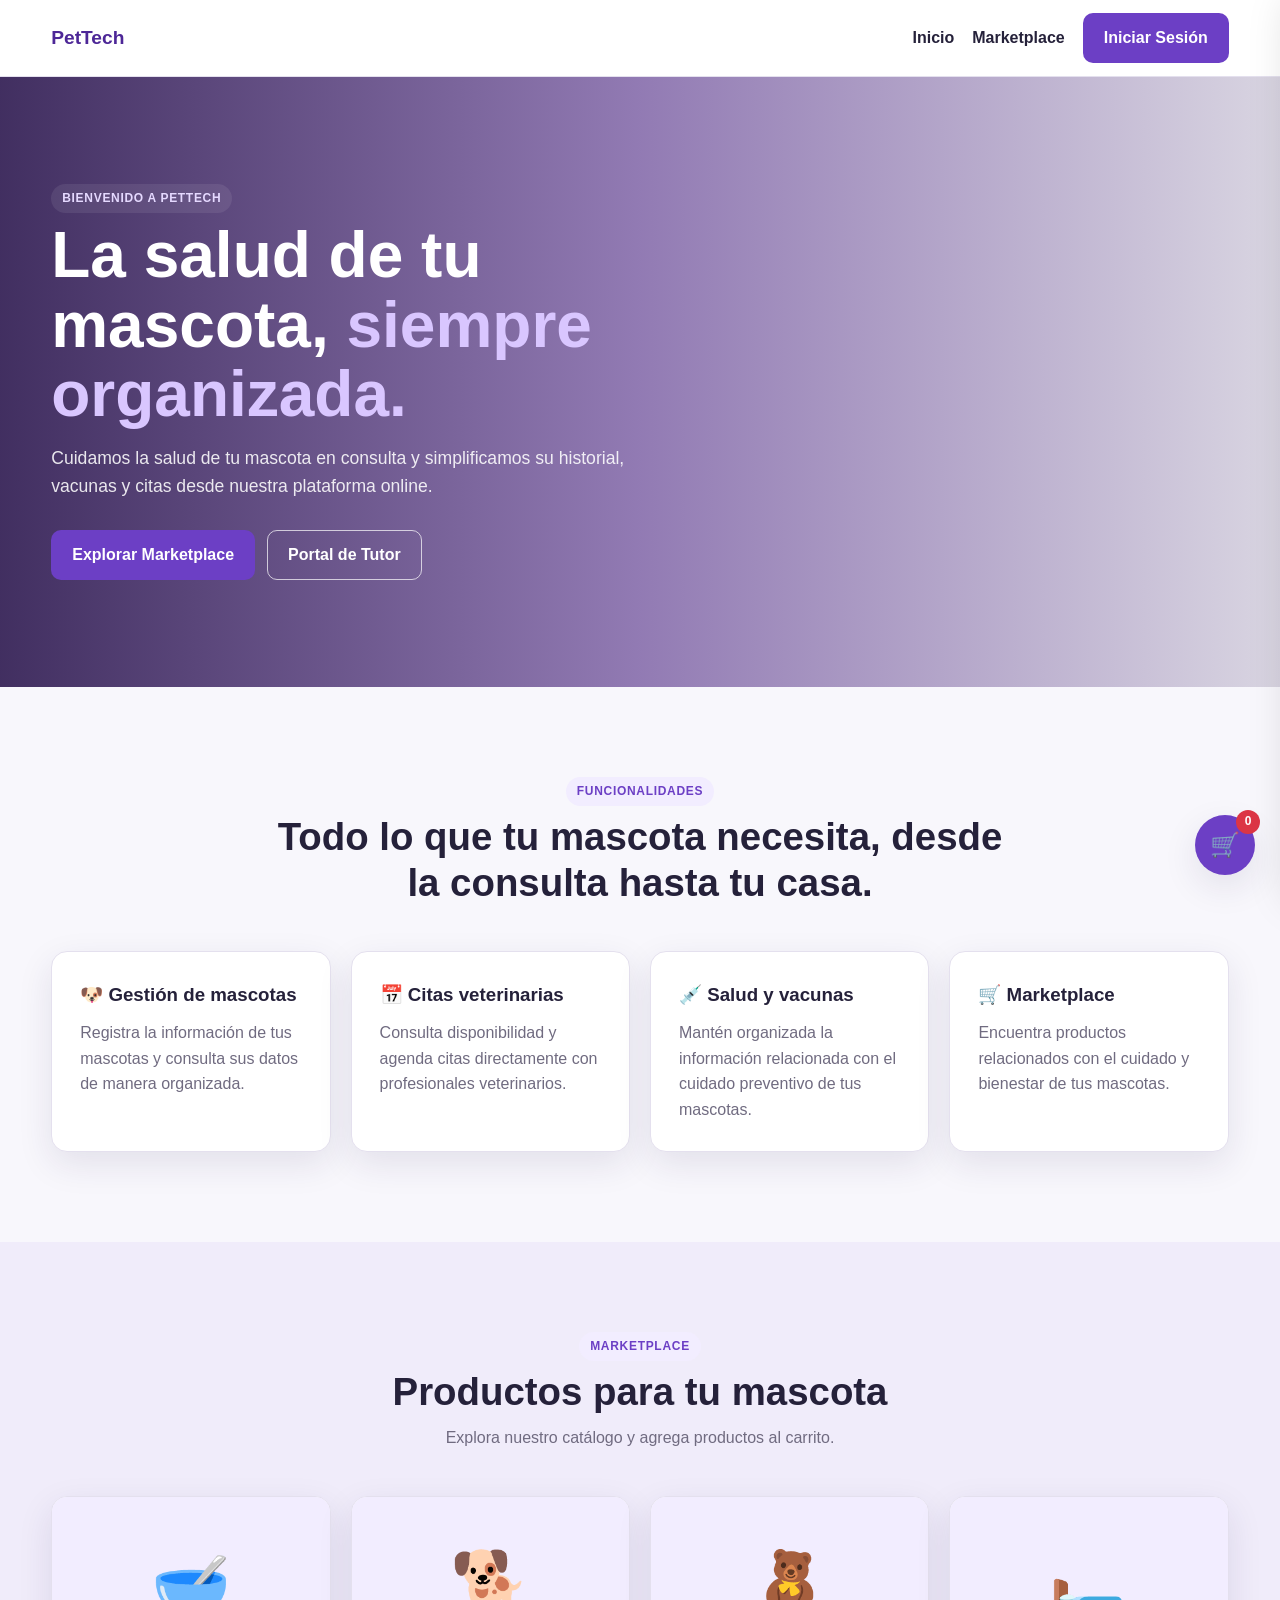
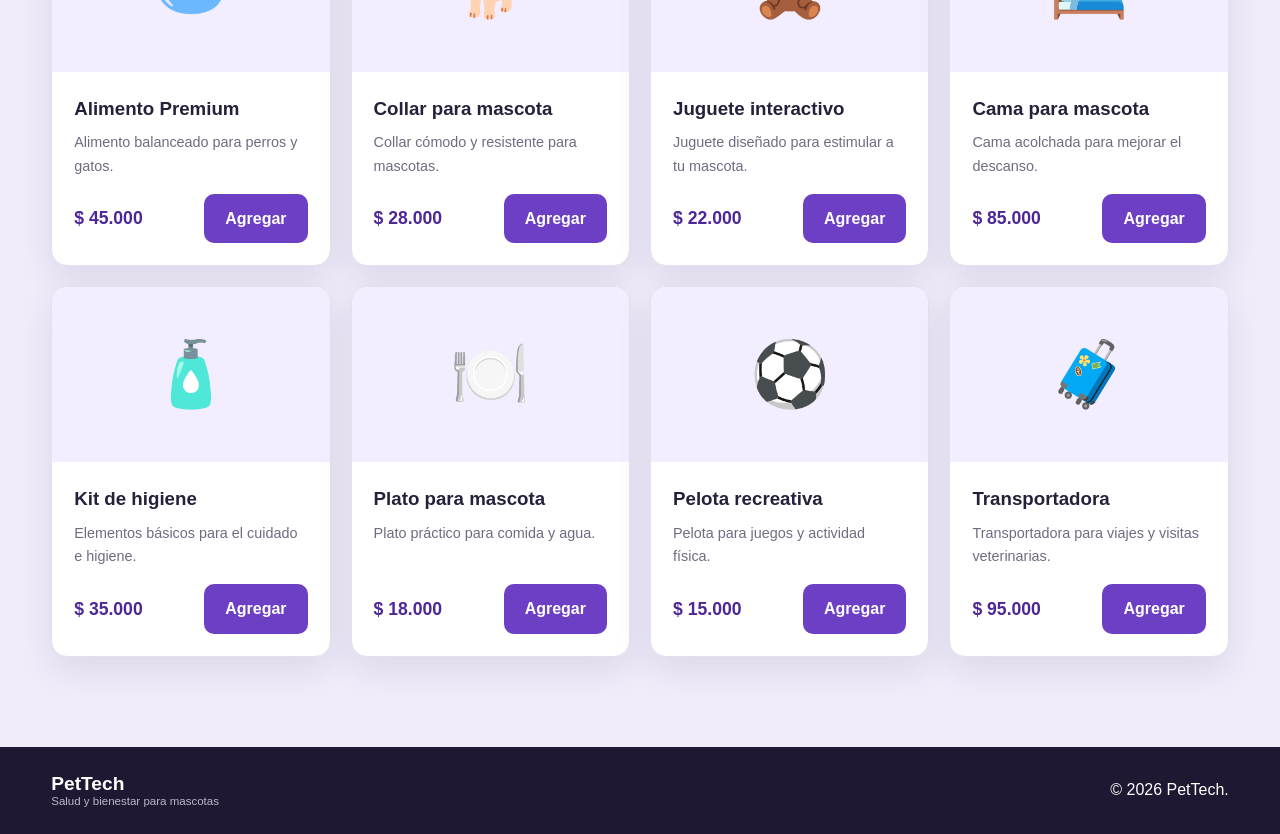
==== tutor.html @ 404644aa "primera version" ====
<!DOCTYPE html>
<html lang="es">

<head>
    <meta charset="UTF-8">
    <meta name="viewport" content="width=device-width, initial-scale=1.0">
    <title>PetTech | Panel del Tutor</title>
    <link rel="icon" href="image/logo.png" type="image/png">
    <link rel="stylesheet" href="css/styles.css">
</head>

<body>

    
    <!-- barra de navegación -->
    <header class="main-header">
        <div class="container nav-container">
            <a href="index.html" class="brand">
                <span>
                    <strong>PetTech</strong>
                    <small>Panel Tutor</small>
                </span>
            </a>

            <nav class="main-nav" aria-label="Navegación principal">
                <a href="index.html">Inicio</a>
                <a href="index.html#marketplace">Marketplace</a>
                <button type="button" id="logout" class="btn btn-outline">
                    Cerrar Sesión
                </button>
            </nav>
        </div>
    </header>

    <main class="dashboard-main">
        <div class="container">

            
            <!-- encabezado del tutor -->
            <section class="dashboard-header">
                <div class="header-content-wrapper">
                    <div>
                        <h1 id="hello">Panel del Tutor</h1>
                        <p>Gestiona tus mascotas y consulta la información compartida con el veterinario.</p>
                    </div>
                    <button class="btn btn-primary" id="addPetBtn" type="button">
                        <svg xmlns="http://www.w3.org/2000/svg" width="18" height="18" viewBox="0 0 24 24" fill="none"
                            stroke="currentColor" stroke-width="2.5" stroke-linecap="round" stroke-linejoin="round">
                            <line x1="12" y1="5" x2="12" y2="19"></line>
                            <line x1="5" y1="12" x2="19" y2="12"></line>
                        </svg>
                        Registrar mascota
                    </button>
                </div>

                
                <!-- estadísticas -->
                <div class="stats-grid" id="stats"></div>
            </section>

            
            <section class="dashboard-section">
                <div class="section-heading left">
                    <h2>Mascotas registradas</h2>
                </div>

                <div id="pets" class="pet-grid"></div>
            </section>

            
            <section class="dashboard-section">
                <div class="section-heading left">
                    <h2>Agendamiento directo</h2>
                    <p>Selecciona tu mascota, veterinario, fecha y horario disponible.</p>
                </div>

                <div class="dashboard-card">
                    <form id="appointmentForm">
                        <div class="form-grid">
                            
                            <div class="form-group">
                                <label for="appointmentPet">Mascota</label>
                                <select id="appointmentPet" required>
                                    <option value="">Selecciona una mascota</option>
                                </select>
                            </div>

                            
                            <div class="form-group">
                                <label for="appointmentVet">Veterinario / Especialidad</label>
                                <select id="appointmentVet" required>
                                    <option value="">Selecciona un veterinario</option>
                                </select>
                            </div>

                            
                            <div class="form-group">
                                <label for="appointmentDate">Fecha</label>
                                <input type="date" id="appointmentDate" required>
                            </div>
                        </div>

                        
                        <!-- horarios disponibles -->
                        <div class="schedule-container">
                            <div class="schedule-header">
                                <div>
                                    <h3>Horarios disponibles</h3>
                                    <p>Selecciona uno de los bloques disponibles.</p>
                                </div>
                            </div>

                            <div id="appointmentSlots" class="time-grid">
                                <div class="empty-state">Selecciona un veterinario y una fecha.</div>
                            </div>
                        </div>

                        <input type="hidden" id="selectedAppointmentTime">

                        <div id="appointmentMessage" class="form-message"></div>

                        <button type="submit" class="btn btn-primary">
                            Confirmar Cita
                        </button>
                    </form>
                </div>
            </section>

            
            <section class="dashboard-section">
                <div class="section-heading left">
                    <h2>Próximos cuidados</h2>
                    <p>PetTech te avisa cuando una vacuna o cita está próxima o pendiente.</p>
                </div>
                <div id="healthReminders" class="reminder-grid"></div>
            </section>

            
            <section class="dashboard-section">
                <div class="section-heading left">
                    <h2>Historial de vacunas</h2>
                    <p>Consulta las vacunas registradas por el veterinario para cada mascota.</p>
                </div>
                <div id="tutorVaccines" class="vaccine-list"></div>
            </section>

            
            <section class="dashboard-section">
                <div class="section-heading left">
                    <h2>Citas confirmadas</h2>
                </div>

                <div id="tutorAppointments" class="appointment-list"></div>
            </section>

        </div>
    </main>

    
    <!-- modal de mascota -->
    <div id="modal" class="modal hidden" role="dialog" aria-modal="true">
        <div class="modal-card">
            <button type="button" id="closeModal" class="modal-close" aria-label="Cerrar">×</button>
            <h2>Registrar mascota</h2>
            <p class="muted">Agrega una nueva mascota a tu perfil.</p>

            <form id="petForm" class="form-grid">
                <div class="form-group">
                    <label for="petName">Nombre</label>
                    <input type="text" id="petName" required placeholder="Ej. Max">
                </div>

                <div class="form-group">
                    <label for="petSpecies">Especie</label>
                    <select id="petSpecies" required>
                        <option value="">Selecciona</option>
                        <option value="Perro">Perro</option>
                        <option value="Gato">Gato</option>
                    </select>
                </div>

                <div class="form-group">
                    <label for="petBreed">Raza</label>
                    <input type="text" id="petBreed" placeholder="Ej. Labrador">
                </div>

                <div class="form-group">
                    <label for="petBirth">Fecha de nacimiento</label>
                    <input type="date" id="petBirth">
                </div>

                <div class="form-group">
                    <label for="petWeight">Peso (kg)</label>
                    <input type="number" step="0.1" id="petWeight" placeholder="Ej. 10.5">
                </div>

                <div class="form-group form-group-full form-actions">
                    <button type="submit" class="btn btn-primary btn-full">Registrar Mascota</button>
                    <button type="button" id="cancelModal" class="btn btn-outline btn-full">Cancelar</button>
                </div>
            </form>
        </div>
    </div>

    <!-- pie de página -->
    <footer class="main-footer">
        <div class="container footer-content">
            <p>© 2026 PetTech</p>
        </div>
    </footer>
    
    <script src="js/pettech-core.js"></script>
    <script src="js/citas.js"></script>
</body>

</html>
---- css/styles.css ----
:root {
    --primary: #6c3fc5;
    --primary-dark: #4d2797;
    --primary-light: #8d68df;
    --secondary: #f2edff;
    --background: #f8f7fc;
    --surface: #ffffff;
    --text: #25213a;
    --text-light: #706b80;
    --border: #e4e0ee;
    --success: #198754;
    --success-light: #e8f7ef;
    --danger: #dc3545;
    --danger-light: #fdecef;
    --warning: #d89000;
    --warning-light: #fff4d8;
    --shadow: 0 12px 35px rgba(42, 25, 75, 0.10);
    --radius: 16px;
    --transition: 0.25s ease;

    --purple: var(--primary);
    --purple2: var(--primary-light);
    --ink: var(--text);
    --muted: var(--text-light);
    --bg: var(--background);
    --card: var(--surface);
    --line: var(--border);
    --green: var(--success);
    --red: var(--danger);
    --orange: var(--warning);
}

* {
    margin: 0;
    padding: 0;
    box-sizing: border-box;
}

html {
    scroll-behavior: smooth;
}

body {
    min-height: 100vh;
    font-family: Arial, Helvetica, sans-serif;
    background: var(--background);
    color: var(--text);
    line-height: 1.6;
}

body.modal-open {
    overflow: hidden;
}

button,
input,
select {
    font: inherit;
}

button {
    cursor: pointer;
}

button:disabled {
    cursor: not-allowed;
}

a {
    color: inherit;
    text-decoration: none;
}

img {
    max-width: 100%;
    display: block;
}

.container {
    width: min(1180px, 92%);
    margin: 0 auto;
}

.hidden {
    display: none !important;
}

.muted {
    color: var(--muted);
}

.btn {
    border: 1px solid transparent;
    border-radius: 10px;
    padding: 11px 20px;
    font-weight: 700;
    transition: transform var(--transition), background var(--transition), color var(--transition), border-color var(--transition), box-shadow var(--transition);
    display: inline-flex;
    align-items: center;
    justify-content: center;
    gap: 8px;
}

.btn:hover:not(:disabled) {
    transform: translateY(-2px);
}

.btn-primary {
    background: var(--primary);
    color: #fff;
}

.btn-primary:hover:not(:disabled) {
    background: var(--primary-dark);
}

.btn-outline {
    background: transparent;
    color: var(--primary);
    border-color: var(--primary);
}

.btn-outline:hover:not(:disabled) {
    background: var(--primary);
    color: #fff;
}

.btn-outline-light {
    background: transparent;
    color: #fff;
    border-color: rgba(255, 255, 255, 0.7);
}

.btn-outline-light:hover:not(:disabled) {
    background: #fff;
    color: var(--primary);
}

.btn-logout {
    background: transparent;
    color: var(--danger);
    border-color: var(--danger);
}

.btn-logout:hover:not(:disabled) {
    background: var(--danger);
    color: #fff;
    box-shadow: 0 4px 12px rgba(220, 53, 69, 0.2);
}

.btn-full {
    width: 100%;
}

.section-tag {
    display: inline-block;
    color: var(--primary);
    background: var(--secondary);
    border-radius: 999px;
    padding: 5px 11px;
    font-size: 0.75rem;
    font-weight: 800;
    text-transform: uppercase;
    letter-spacing: 0.7px;
    margin-bottom: 8px;
}

.main-header {
    position: sticky;
    top: 0;
    z-index: 100;
    background: rgba(255, 255, 255, 0.97);
    border-bottom: 1px solid var(--border);
    backdrop-filter: blur(10px);
}

.nav-container {
    min-height: 76px;
    display: flex;
    align-items: center;
    justify-content: space-between;
    gap: 24px;
}

.brand {
    display: inline-flex;
    align-items: center;
    gap: 10px;
    min-width: max-content;
}

.brand-icon {
    width: 44px;
    height: 44px;
    display: grid;
    place-items: center;
    background: var(--secondary);
    border-radius: 12px;
    font-size: 1.4rem;
}

.brand strong {
    display: block;
    color: var(--primary-dark);
    font-size: 1.2rem;
    line-height: 1.2;
}

.brand small {
    display: block;
    color: var(--muted);
    font-size: 0.72rem;
    line-height: 1.2;
}

.main-nav {
    display: flex;
    align-items: center;
    justify-content: flex-end;
    gap: 18px;
}

.main-nav a {
    font-weight: 600;
}

.main-nav a:hover {
    color: var(--primary);
}

.hero-banner {
    position: relative;
    min-height: 610px;
    display: flex;
    align-items: center;
    background: url("https://images.unsplash.com/photo-1450778869180-41d0601e046e?auto=format&fit=crop&w=1800&q=85") center / cover no-repeat;
}

.hero-overlay {
    position: absolute;
    inset: 0;
    background: linear-gradient(90deg, rgba(40, 19, 75, 0.88), rgba(83, 46, 135, 0.62), rgba(40, 19, 75, 0.15));
}

.hero-content {
    position: relative;
    z-index: 1;
}

.hero-text {
    max-width: 650px;
    color: #fff;
}

.hero-text .section-tag {
    color: #e5d9ff;
    background: rgba(255, 255, 255, 0.08);
}

.hero-text h1 {
    font-size: clamp(2.4rem, 5vw, 4.6rem);
    line-height: 1.08;
    margin-bottom: 15px;
}

.hero-text h1 span {
    color: #d9c6ff;
}

.hero-text p {
    max-width: 600px;
    margin-bottom: 30px;
    font-size: 1.1rem;
    color: rgba(255, 255, 255, 0.88);
}

.hero-actions {
    display: flex;
    flex-wrap: wrap;
    gap: 12px;
}

.info-section,
.marketplace-section {
    padding: 90px 0;
}

.marketplace-section {
    background: #f0ecfa;
}

.section-heading {
    max-width: 760px;
    margin: 0 auto 45px;
    text-align: center;
}

.section-heading.left {
    margin-left: 0;
    text-align: left;
}

.section-heading h2 {
    margin-bottom: 10px;
    font-size: clamp(1.8rem, 3vw, 2.7rem);
    line-height: 1.2;
}

.section-heading p {
    color: var(--muted);
}

.feature-grid,
.product-grid,
.pet-grid,
.availability-list {
    display: grid;
    gap: 20px;
}

.feature-grid,
.product-grid {
    grid-template-columns: repeat(4, minmax(0, 1fr));
}

.feature-card,
.product-card,
.dashboard-card,
.pet-card,
.availability-card,
.appointment-card {
    background: var(--surface);
    border: 1px solid var(--border);
    border-radius: var(--radius);
    box-shadow: var(--shadow);
}

.feature-card {
    padding: 28px;
    transition: transform var(--transition), box-shadow var(--transition);
}

.feature-card:hover,
.pet-card:hover,
.availability-card:hover {
    transform: translateY(-3px);
}

.feature-card h3 {
    margin-bottom: 10px;
}

.feature-card p,
.product-description,
.pet-card p {
    color: var(--muted);
}

.product-card {
    overflow: hidden;
    display: flex;
    flex-direction: column;
}

.product-image {
    min-height: 175px;
    display: grid;
    place-items: center;
    background: var(--secondary);
    font-size: 4rem;
}

.product-content {
    flex: 1;
    padding: 22px;
    display: flex;
    flex-direction: column;
}

.product-content h3 {
    margin-bottom: 8px;
}

.product-description {
    margin-bottom: 16px;
    font-size: 0.9rem;
}

.product-bottom {
    margin-top: auto;
    display: flex;
    align-items: center;
    justify-content: space-between;
    gap: 10px;
}

.product-price {
    color: var(--primary-dark);
    font-size: 1.1rem;
    font-weight: 800;
}

.message-box {
    padding: 14px 18px;
    margin-bottom: 25px;
    border-radius: 10px;
    background: var(--success-light);
    color: var(--success);
    font-weight: 600;
}

.floating-cart {
    position: fixed;
    right: 25px;
    bottom: 25px;
    z-index: 90;
    width: 60px;
    height: 60px;
    border: none;
    border-radius: 50%;
    background: var(--primary);
    color: #fff;
    box-shadow: var(--shadow);
    font-size: 1.5rem;
}

#cartCount {
    position: absolute;
    top: -5px;
    right: -5px;
    width: 24px;
    height: 24px;
    display: grid;
    place-items: center;
    border-radius: 50%;
    background: var(--danger);
    font-size: 0.75rem;
    font-weight: 700;
}

.cart-panel {
    position: fixed;
    top: 0;
    right: -440px;
    z-index: 200;
    width: min(420px, 94vw);
    height: 100vh;
    display: flex;
    flex-direction: column;
    background: #fff;
    box-shadow: -10px 0 40px rgba(0, 0, 0, 0.15);
    transition: right 0.3s ease;
}

.cart-panel.open {
    right: 0;
}

.cart-header {
    padding: 25px;
    display: flex;
    justify-content: space-between;
    gap: 20px;
    border-bottom: 1px solid var(--border);
}

.cart-header h2 {
    margin: 0;
}

.icon-btn,
.modal-close {
    border: none;
    background: transparent;
    color: var(--muted);
    font-size: 1.8rem;
}

.cart-items {
    flex: 1;
    overflow-y: auto;
    padding: 20px;
}

.cart-item {
    padding: 15px 0;
    border-bottom: 1px solid var(--border);
}

.cart-item-main {
    display: flex;
    justify-content: space-between;
    gap: 15px;
}

.cart-item h4 {
    margin-bottom: 4px;
}

.cart-item-price {
    color: var(--primary);
    font-weight: 700;
}

.quantity-controls {
    display: flex;
    align-items: center;
    gap: 8px;
    margin-top: 10px;
}

.quantity-controls button {
    width: 30px;
    height: 30px;
    border: 1px solid var(--border);
    border-radius: 7px;
    background: #fff;
}

.remove-cart-item {
    border: none;
    background: transparent;
    color: var(--danger);
    font-size: 0.8rem;
}

.cart-footer {
    padding: 20px;
    border-top: 1px solid var(--border);
}

.cart-total-row {
    display: flex;
    justify-content: space-between;
    margin-bottom: 15px;
    font-size: 1.1rem;
}

.empty-cart {
    padding: 50px 15px;
    text-align: center;
    color: var(--muted);
}

.empty-cart-icon {
    margin-bottom: 8px;
    font-size: 3rem;
}

.modal {
    position: fixed;
    inset: 0;
    z-index: 500;
    display: grid;
    place-items: center;
    padding: 20px;
    background: rgba(27, 18, 45, 0.72);
    opacity: 1;
    visibility: visible;
    transition: opacity 0.3s ease, visibility 0.3s ease;
}

.modal.hidden {
    opacity: 0;
    visibility: hidden;
    pointer-events: none;
}

.modal-card {
    position: relative;
    width: min(450px, 100%);
    max-height: min(90vh, 720px);
    overflow-y: auto;
    padding: 35px;
    background: #fff;
    border-radius: 20px;
    box-shadow: 0 25px 70px rgba(0, 0, 0, 0.25);
}

.modal-close {
    position: absolute;
    top: 12px;
    right: 18px;
}

.modal-close:hover,
.icon-btn:hover {
    color: var(--text);
}

.modal-card h2 {
    margin-bottom: 8px;
}

.modal-card > p {
    margin-bottom: 20px;
}

.role-switch {
    display: flex;
    gap: 10px;
    margin-bottom: 20px;
    padding: 5px;
    background: #f4f4f6;
    border-radius: 12px;
}

.role-btn {
    flex: 1;
    padding: 10px 14px;
    border: none;
    border-radius: 8px;
    background: transparent;
    color: var(--muted);
    font-weight: 600;
    transition: background var(--transition), color var(--transition), box-shadow var(--transition);
}

.role-btn.active {
    background: #fff;
    color: var(--primary);
    box-shadow: 0 2px 8px rgba(0, 0, 0, 0.08);
}

#loginForm {
    display: flex;
    flex-direction: column;
    gap: 16px;
}

.form-grid {
    display: grid;
    grid-template-columns: repeat(2, minmax(0, 1fr));
    gap: 20px;
}

.form-group {
    display: flex;
    flex-direction: column;
    gap: 7px;
}

.form-group label {
    font-size: 0.9rem;
    font-weight: 700;
}

.form-group-full {
    grid-column: 1 / -1;
}

.form-actions {
    display: flex;
    gap: 10px;
    margin-top: 5px;
}

input,
select {
    width: 100%;
    padding: 12px 14px;
    border: 1px solid var(--border);
    border-radius: 9px;
    outline: none;
    background: #fff;
    color: var(--text);
    transition: border-color var(--transition), box-shadow var(--transition);
}

input:focus,
select:focus {
    border-color: var(--primary);
    box-shadow: 0 0 0 3px rgba(108, 63, 197, 0.12);
}

input:invalid:not(:placeholder-shown) {
    border-color: var(--danger);
}

.form-message {
    min-height: 18px;
    margin-top: 5px;
    font-size: 0.9rem;
}

.form-message.success {
    padding: 10px 14px;
    border-radius: 8px;
    background: var(--success-light);
    color: var(--success);
}

.form-message.error {
    padding: 10px 14px;
    border-radius: 8px;
    background: var(--danger-light);
    color: var(--danger);
}

.dashboard-main {
    min-height: calc(100vh - 150px);
    padding: 55px 0 80px;
}

.dashboard-header {
    margin-bottom: 45px;
    padding: 40px;
    color: var(--text);
    background: linear-gradient(135deg, #f1edff 0%, #e8e1fb 100%);
    border: 1px solid #ded4f5;
    border-radius: 22px;
    box-shadow: 0 12px 35px rgba(76, 48, 126, 0.08);
}

.dashboard-header h1 {
    margin-bottom: 8px;
    font-size: clamp(1.8rem, 3vw, 2.4rem);
    color: var(--text);
}

.dashboard-header p {
    color: var(--muted);
}


.dashboard-header .stat-label {
    color: var(--muted);
}

.header-content-wrapper {
    display: flex;
    align-items: center;
    justify-content: space-between;
    gap: 20px;
}

.dashboard-section {
    margin-bottom: 55px;
}

.dashboard-card {
    padding: 30px;
}

.stats-grid {
    display: grid;
    grid-template-columns: repeat(3, minmax(0, 1fr));
    gap: 20px;
    margin-top: 30px;
    padding-top: 25px;
    border-top: 1px solid rgba(108, 63, 197, 0.12);
}

.stat-card {
    padding: 20px;
    background: rgba(255, 255, 255, 0.68);
    border: 1px solid rgba(108, 63, 197, 0.12);
    border-radius: 14px;
}

.stat-value {
    color: var(--primary-dark);
    font-size: 2rem;
    font-weight: 800;
}

.stat-label {
    color: var(--muted);
    font-size: 0.85rem;
    font-weight: 600;
}

.dashboard-header .stat-label {
    color: var(--muted);
}

.pet-grid {
    grid-template-columns: repeat(3, minmax(0, 1fr));
}

.pet-card {
    padding: 25px;
    transition: transform var(--transition), box-shadow var(--transition);
}

.pet-card-header {
    display: flex;
    align-items: center;
    gap: 15px;
}

.pet-card .pet-meta {
    color: var(--muted);
    font-size: 0.9rem;
}

.pet-details {
    margin-top: 18px;
    padding-top: 16px;
    border-top: 1px solid var(--line);
}

.pet-details h4 {
    margin: 14px 0 7px;
}

.detail-row {
    display: flex;
    align-items: center;
    justify-content: space-between;
    gap: 10px;
    padding: 8px 0;
    border-bottom: 1px solid var(--line);
    font-size: 0.82rem;
}

.pet-avatar {
    width: 60px;
    height: 60px;
    display: grid;
    place-items: center;
    flex: 0 0 auto;
    background: var(--secondary);
    border-radius: 15px;
    font-size: 1.8rem;
}

.pet-card h3 {
    margin-bottom: 5px;
}

.schedule-container {
    margin: 30px 0;
    padding-top: 25px;
    border-top: 1px solid var(--border);
}

.schedule-header {
    display: flex;
    justify-content: space-between;
    gap: 20px;
    margin-bottom: 20px;
}

.schedule-header h3 {
    margin-bottom: 4px;
}

.schedule-header p {
    color: var(--muted);
}

.time-grid {
    display: grid;
    grid-template-columns: repeat(auto-fill, minmax(110px, 1fr));
    gap: 12px;
}

.time-slot {
    padding: 12px 8px;
    border: 1px solid var(--border);
    border-radius: 10px;
    background: #fff;
    color: var(--text);
    font-weight: 700;
    text-align: center;
    transition: background var(--transition), color var(--transition), border-color var(--transition), transform var(--transition);
}

.time-slot:hover:not(:disabled) {
    border-color: var(--primary);
    background: var(--secondary);
    color: var(--primary);
}

.time-slot.selected {
    background: var(--primary);
    border-color: var(--primary);
    color: #fff;
}

.time-slot:disabled,
.time-slot.occupied {
    background: var(--danger-light);
    border-color: #f1b8c0;
    color: var(--danger);
    text-decoration: line-through;
}

.empty-state {
    grid-column: 1 / -1;
    padding: 30px;
    border: 1px dashed var(--border);
    border-radius: 12px;
    background: #faf9fe;
    color: var(--muted);
    text-align: center;
}

.appointment-list {
    display: flex;
    flex-direction: column;
    gap: 15px;
}

.appointment-card {
    padding: 20px;
    border-left: 5px solid var(--primary);
}

.appointment-top {
    display: flex;
    align-items: center;
    justify-content: space-between;
    gap: 15px;
    margin-bottom: 12px;
}

.appointment-card h3 {
    margin-bottom: 5px;
}

.appointment-card p {
    color: var(--muted);
}

.appointment-info {
    display: grid;
    grid-template-columns: repeat(3, minmax(0, 1fr));
    gap: 10px;
    color: var(--muted);
    font-size: 0.9rem;
}

.appointment-scheduled-info {
    grid-template-columns: repeat(2, minmax(0, 1fr));
}

.appointment-scheduled-info span {
    display: flex;
    flex-direction: column;
    gap: 2px;
    padding: 10px 12px;
    border: 1px solid var(--line);
    border-radius: 10px;
    background: var(--background);
}

.appointment-scheduled-info strong {
    color: var(--text);
    font-size: 0.78rem;
}

.status-badge,
.pill {
    display: inline-block;
    padding: 5px 10px;
    border-radius: 999px;
    font-size: 0.75rem;
    font-weight: 700;
}

.status-badge,
.pill.green {
    background: var(--success-light);
    color: var(--success);
}

.pill.orange {
    background: var(--warning-light);
    color: var(--warning);
}

.availability-list {
    grid-template-columns: repeat(2, minmax(0, 1fr));
}

.availability-card {
    padding: 22px;
    transition: transform var(--transition), box-shadow var(--transition);
}

.availability-card h3 {
    margin-bottom: 5px;
}

.availability-meta {
    margin-bottom: 15px;
    color: var(--muted);
    font-size: 0.875rem;
}

.availability-slots {
    display: flex;
    flex-wrap: wrap;
    gap: 7px;
}

.availability-slot {
    padding: 5px 9px;
    border-radius: 7px;
    background: var(--secondary);
    color: var(--primary-dark);
    font-size: 0.8rem;
    font-weight: 700;
}

.main-footer {
    padding: 25px 0;
    background: #201832;
    color: #fff;
}

.footer-content {
    display: flex;
    align-items: center;
    justify-content: space-between;
    gap: 20px;
}

.footer-brand strong {
    color: #fff;
}

.footer-brand small {
    color: #bdb5ca;
}

@media (max-width: 1000px) {
    .feature-grid,
    .product-grid,
    .pet-grid {
        grid-template-columns: repeat(2, minmax(0, 1fr));
    }

    .availability-list {
        grid-template-columns: 1fr;
    }
}

@media (max-width: 750px) {
    .nav-container {
        flex-direction: column;
        padding: 14px 0;
    }

    .main-nav {
        width: 100%;
        justify-content: center;
        flex-wrap: wrap;
        gap: 10px 14px;
    }

    .hero-banner {
        min-height: 540px;
    }

    .hero-text h1 {
        font-size: 2.7rem;
    }

    .form-grid,
    .stats-grid,
    .appointment-info {
        grid-template-columns: 1fr;
    }

    .appointment-scheduled-info {
        grid-template-columns: 1fr;
    }

    .form-group-full {
        grid-column: auto;
    }

    .header-content-wrapper {
        align-items: flex-start;
        flex-direction: column;
    }

    .footer-content {
        flex-direction: column;
        text-align: center;
    }

    .dashboard-header {
        padding: 32px 24px;
    }
}

@media (max-width: 550px) {
    .feature-grid,
    .product-grid,
    .pet-grid {
        grid-template-columns: 1fr;
    }

    .info-section,
    .marketplace-section {
        padding: 65px 0;
    }

    .dashboard-main {
        padding: 35px 0 60px;
    }

    .dashboard-card,
    .pet-card,
    .availability-card {
        padding: 20px;
    }

    .time-grid {
        grid-template-columns: repeat(2, minmax(0, 1fr));
    }

    .hero-actions,
    .form-actions {
        flex-direction: column;
        align-items: stretch;
    }

    .product-bottom {
        align-items: stretch;
        flex-direction: column;
    }

    .product-bottom .btn {
        width: 100%;
    }

    .modal-card {
        padding: 30px 20px;
    }

    .floating-cart {
        right: 15px;
        bottom: 15px;
    }
}

textarea {
    width: 100%;
    min-height: 100px;
    resize: vertical;
    padding: 12px 14px;
    border: 1px solid var(--border);
    border-radius: 9px;
    outline: none;
    background: #fff;
    color: var(--text);
    transition: border-color var(--transition), box-shadow var(--transition);
}

textarea:focus {
    border-color: var(--primary);
    box-shadow: 0 0 0 3px rgba(108, 63, 197, 0.12);
}

.vaccine-actions {
    display: flex;
    flex-wrap: wrap;
    gap: 10px;
    margin-top: 14px;
}

.btn-small {
    padding: 8px 13px;
    font-size: 0.82rem;
}

.btn-danger-outline {
    background: transparent;
    color: var(--danger);
    border-color: var(--danger);
}

.btn-danger-outline:hover:not(:disabled) {
    background: var(--danger);
    color: #fff;
}

.vaccine-list {
    display: grid;
    grid-template-columns: repeat(2, minmax(0, 1fr));
    gap: 18px;
}

.vaccine-card {
    padding: 22px;
    border: 1px solid var(--border);
    border-radius: var(--radius);
    background: var(--surface);
    box-shadow: var(--shadow);
}

.vaccine-card-top {
    display: flex;
    align-items: flex-start;
    justify-content: space-between;
    gap: 16px;
}

.vaccine-card-top > div:first-child {
    display: flex;
    align-items: center;
    gap: 12px;
}

.vaccine-icon {
    width: 44px;
    height: 44px;
    display: grid;
    place-items: center;
    flex: 0 0 auto;
    border-radius: 12px;
    background: var(--secondary);
    font-size: 1.35rem;
}

.vaccine-title-group h3 {
    margin-bottom: 2px;
}

.vaccine-title-group p,
.vaccine-notes {
    color: var(--muted);
    font-size: 0.88rem;
}

.vaccine-info-grid {
    display: grid;
    grid-template-columns: repeat(2, minmax(0, 1fr));
    gap: 10px;
    margin-top: 18px;
    padding-top: 15px;
    border-top: 1px solid var(--line);
    color: var(--muted);
    font-size: 0.86rem;
}

.vaccine-info-grid strong {
    color: var(--text);
}

.vaccine-notes {
    margin-top: 12px;
}

.status-badge.success {
    background: var(--success-light);
    color: var(--success);
}

.status-badge.warning {
    background: var(--warning-light);
    color: var(--warning);
}

.status-badge.danger {
    background: var(--danger-light);
    color: var(--danger);
}

.status-badge.info {
    background: var(--secondary);
    color: var(--primary-dark);
}

.status-badge.neutral {
    background: #efedf3;
    color: var(--muted);
}

.pill.red {
    background: var(--danger-light);
    color: var(--danger);
}

.reminder-grid {
    display: grid;
    grid-template-columns: repeat(2, minmax(0, 1fr));
    gap: 18px;
}

.reminder-card {
    display: flex;
    align-items: flex-start;
    gap: 15px;
    padding: 20px;
    border: 1px solid var(--border);
    border-radius: var(--radius);
    background: var(--surface);
    box-shadow: var(--shadow);
}

.reminder-warning {
    border-left: 5px solid var(--warning);
}

.reminder-danger {
    border-left: 5px solid var(--danger);
}

.reminder-info {
    border-left: 5px solid var(--primary);
}

.reminder-icon {
    width: 46px;
    height: 46px;
    display: grid;
    place-items: center;
    flex: 0 0 auto;
    border-radius: 12px;
    background: var(--secondary);
    font-size: 1.35rem;
}

.reminder-content {
    min-width: 0;
}

.reminder-type {
    color: var(--primary);
    font-size: 0.72rem;
    font-weight: 800;
    letter-spacing: 0.6px;
    text-transform: uppercase;
}

.reminder-content h3 {
    margin: 3px 0 4px;
}

.reminder-content p {
    margin-bottom: 10px;
    color: var(--muted);
    font-size: 0.88rem;
}

@media (max-width: 750px) {
    .vaccine-list,
    .reminder-grid,
    .vaccine-info-grid {
        grid-template-columns: 1fr;
    }
}

@media (max-width: 550px) {
    .vaccine-card-top {
        flex-direction: column;
    }

    .vaccine-actions .btn {
        flex: 1 1 100%;
    }
}
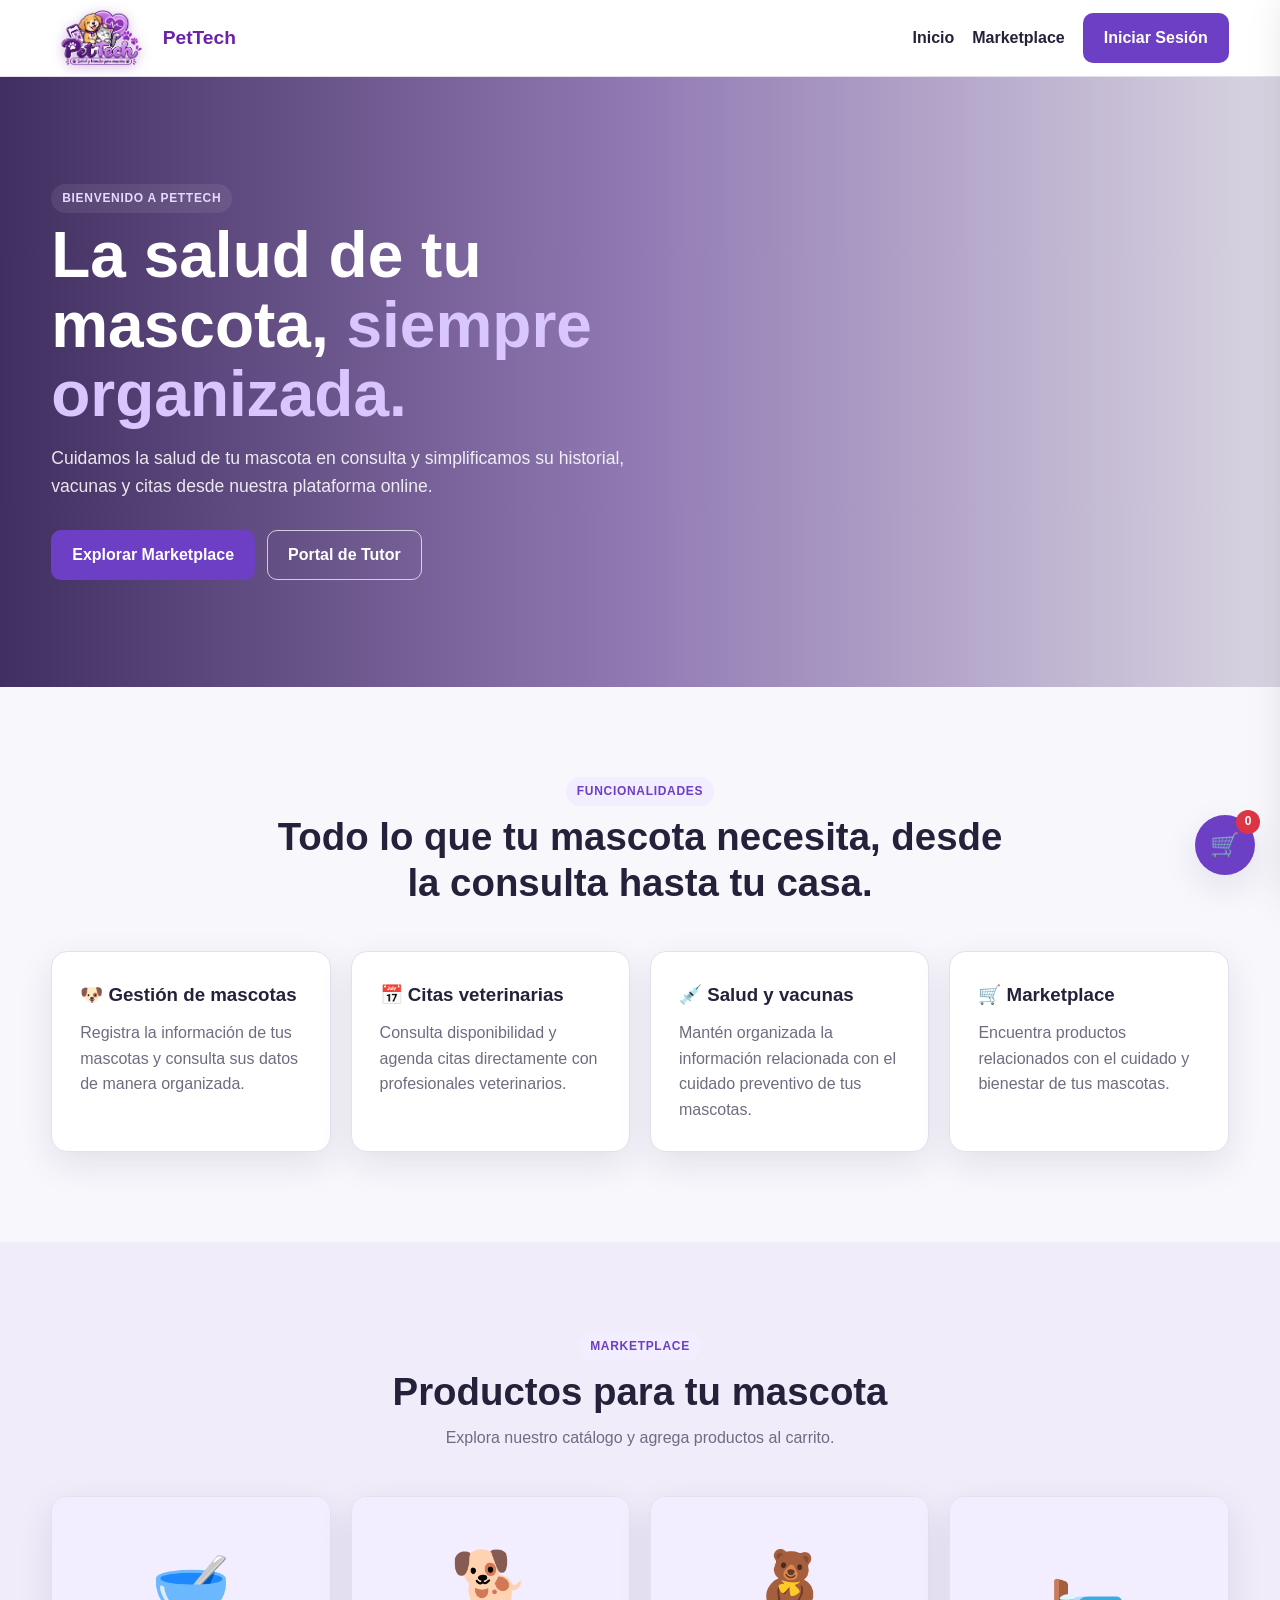
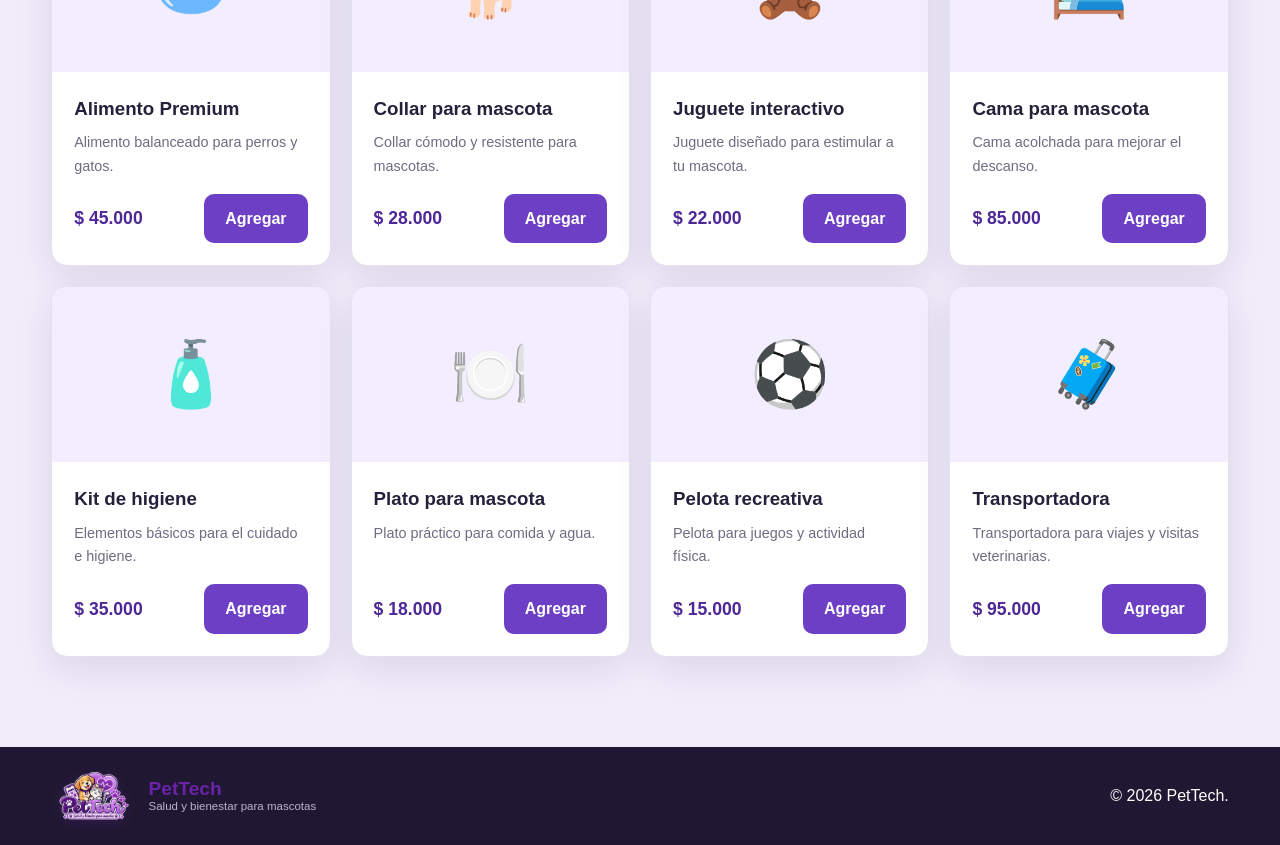
==== commit 609bab14: "primera version" ====
--- a/tutor.html
+++ b/tutor.html
@@ -15,7 +15,8 @@
     <!-- barra de navegación -->
     <header class="main-header">
         <div class="container nav-container">
-            <a href="index.html" class="brand">
+            <a href="index.html" class="brand brand-with-logo">
+                <img src="image/logo.png" alt="Logo PetTech" class="brand-logo">
                 <span>
                     <strong>PetTech</strong>
                     <small>Panel Tutor</small>
@@ -209,8 +210,167 @@
         </div>
     </footer>
     
+    <!-- mini calendario flotante: citas y vacunas -->
+    <aside id="miniCal" class="mini-cal" aria-label="Calendario de citas y vacunas">
+        <button type="button" id="miniCalToggle" class="mini-cal-toggle" aria-expanded="true">
+            <span>📅 Calendario</span>
+            <span id="miniCalArrow">▾</span>
+        </button>
+        <div id="miniCalBody" class="mini-cal-body">
+            <div class="mini-cal-nav">
+                <button type="button" id="miniCalPrev" aria-label="Mes anterior">‹</button>
+                <strong id="miniCalTitle"></strong>
+                <button type="button" id="miniCalNext" aria-label="Mes siguiente">›</button>
+            </div>
+            <div class="mini-cal-grid mini-cal-week">
+                <span>L</span><span>M</span><span>X</span><span>J</span><span>V</span><span>S</span><span>D</span>
+            </div>
+            <div id="miniCalDays" class="mini-cal-grid"></div>
+            <div class="mini-cal-legend">
+                <span><i class="dot dot-cita"></i> Citas</span>
+                <span><i class="dot dot-vacuna"></i> Vacunas</span>
+            </div>
+            <div id="miniCalDetail" class="mini-cal-detail">Selecciona un día para ver el detalle.</div>
+        </div>
+    </aside>
+
+    <style>
+        .brand-with-logo { display: inline-flex; align-items: center; gap: 12px; text-decoration: none; }
+        .brand-logo { height: 56px; width: auto; object-fit: contain; display: block;
+            filter: drop-shadow(0 2px 6px rgba(107, 33, 168, .25)); transition: transform .25s ease; }
+        .brand-with-logo:hover .brand-logo { transform: scale(1.06) rotate(-2deg); }
+        .brand-with-logo strong { color: #6b21a8; }
+        @media (max-width: 600px) { .brand-logo { height: 44px; } }
+
+        .mini-cal { position: fixed; right: 16px; bottom: 16px; width: 280px; z-index: 900;
+            background: #fff; border: 1px solid #e2e8f0; border-radius: 14px;
+            box-shadow: 0 8px 24px rgba(0,0,0,.15); font-size: 13px; overflow: hidden; }
+        .mini-cal-toggle { width: 100%; display: flex; justify-content: space-between; align-items: center;
+            padding: 10px 14px; border: 0; background: #7e22ce; color: #fff; font-weight: 600; cursor: pointer; }
+        .mini-cal-body { padding: 10px 12px 12px; }
+        .mini-cal.collapsed .mini-cal-body { display: none; }
+        .mini-cal-nav { display: flex; justify-content: space-between; align-items: center; margin-bottom: 6px; }
+        .mini-cal-nav button { border: 0; background: #f1f5f9; border-radius: 6px; width: 26px; height: 26px; cursor: pointer; }
+        .mini-cal-nav strong { text-transform: capitalize; }
+        .mini-cal-grid { display: grid; grid-template-columns: repeat(7, 1fr); gap: 2px; text-align: center; }
+        .mini-cal-week span { font-size: 11px; color: #64748b; padding: 2px 0; }
+        .mini-cal-day { position: relative; border: 0; background: transparent; border-radius: 6px;
+            height: 32px; cursor: pointer; font-size: 12px; color: #1e293b; }
+        .mini-cal-day:hover { background: #f1f5f9; }
+        .mini-cal-day.empty { visibility: hidden; cursor: default; }
+        .mini-cal-day.today { outline: 2px solid #7e22ce; }
+        .mini-cal-day.selected { background: #f3e8ff; }
+        .mini-cal-day .dots { position: absolute; left: 0; right: 0; bottom: 3px; display: flex; justify-content: center; gap: 3px; }
+        .dot { display: inline-block; width: 6px; height: 6px; border-radius: 50%; }
+        .dot-cita { background: #2563eb; }
+        .dot-vacuna { background: #16a34a; }
+        .mini-cal-legend { display: flex; gap: 12px; margin-top: 8px; color: #475569; font-size: 12px; }
+        .mini-cal-detail { margin-top: 8px; padding-top: 8px; border-top: 1px solid #e2e8f0;
+            max-height: 110px; overflow-y: auto; color: #334155; }
+        .mini-cal-detail .item { display: flex; gap: 6px; align-items: baseline; margin-bottom: 4px; }
+        @media (max-width: 600px) { .mini-cal { width: calc(100vw - 24px); right: 12px; bottom: 12px; } }
+    </style>
+
     <script src="js/pettech-core.js"></script>
     <script src="js/citas.js"></script>
+
+    <script>
+    (function () {
+        // ===== ORIGEN DE DATOS =====
+        // Devuelve [{ tipo: 'cita' | 'vacuna', fecha: 'YYYY-MM-DD', hora, mascota, detalle }]
+        // Si tus datos viven en otro lugar, solo ajusta esta función.
+        function pick(o, keys) {
+            for (var i = 0; i < keys.length; i++) if (o && o[keys[i]]) return o[keys[i]];
+            return '';
+        }
+        function scanStorage() {
+            var out = [];
+            for (var i = 0; i < localStorage.length; i++) {
+                var key = localStorage.key(i), lk = key.toLowerCase(), tipo = null;
+                if (/cita|appoint/.test(lk)) tipo = 'cita';
+                else if (/vacun|vaccin/.test(lk)) tipo = 'vacuna';
+                if (!tipo) continue;
+                var data;
+                try { data = JSON.parse(localStorage.getItem(key)); } catch (e) { continue; }
+                if (!Array.isArray(data)) continue;
+                data.forEach(function (o) {
+                    var f = String(pick(o, ['fecha', 'date', 'appointmentDate', 'proximaDosis', 'nextDose', 'fechaAplicacion'])).slice(0, 10);
+                    if (!/^\d{4}-\d{2}-\d{2}$/.test(f)) return;
+                    out.push({
+                        tipo: tipo, fecha: f,
+                        hora: pick(o, ['hora', 'time', 'appointmentTime']),
+                        mascota: pick(o, ['mascota', 'petName', 'pet', 'nombreMascota']),
+                        detalle: pick(o, ['vacuna', 'vaccine', 'nombre', 'name', 'veterinario', 'vet', 'motivo'])
+                    });
+                });
+            }
+            return out;
+        }
+        function getEvents() {
+            if (window.PetTechCalendarEvents) return window.PetTechCalendarEvents();
+            return scanStorage();
+        }
+
+        // ===== CALENDARIO =====
+        var MESES = ['enero','febrero','marzo','abril','mayo','junio','julio','agosto','septiembre','octubre','noviembre','diciembre'];
+        var view = new Date(); view.setDate(1);
+        var selected = null, events = [];
+        var $ = function (id) { return document.getElementById(id); };
+        function iso(y, m, d) { return y + '-' + String(m + 1).padStart(2, '0') + '-' + String(d).padStart(2, '0'); }
+        function esc(s) { return String(s).replace(/[&<>"]/g, function (c) { return {'&':'&amp;','<':'&lt;','>':'&gt;','"':'&quot;'}[c]; }); }
+
+        function render() {
+            events = getEvents();
+            var y = view.getFullYear(), m = view.getMonth();
+            $('miniCalTitle').textContent = MESES[m] + ' ' + y;
+            var first = (new Date(y, m, 1).getDay() + 6) % 7; // semana inicia en lunes
+            var days = new Date(y, m + 1, 0).getDate();
+            var t = new Date(), todayIso = iso(t.getFullYear(), t.getMonth(), t.getDate());
+            var html = '';
+            for (var i = 0; i < first; i++) html += '<button class="mini-cal-day empty" tabindex="-1"></button>';
+            for (var d = 1; d <= days; d++) {
+                var key = iso(y, m, d);
+                var hasC = events.some(function (e) { return e.fecha === key && e.tipo === 'cita'; });
+                var hasV = events.some(function (e) { return e.fecha === key && e.tipo === 'vacuna'; });
+                var cls = 'mini-cal-day' + (key === todayIso ? ' today' : '') + (key === selected ? ' selected' : '');
+                html += '<button type="button" class="' + cls + '" data-date="' + key + '">' + d +
+                    '<span class="dots">' + (hasC ? '<i class="dot dot-cita"></i>' : '') + (hasV ? '<i class="dot dot-vacuna"></i>' : '') + '</span></button>';
+            }
+            $('miniCalDays').innerHTML = html;
+            renderDetail();
+        }
+        function renderDetail() {
+            var box = $('miniCalDetail');
+            if (!selected) { box.textContent = 'Selecciona un día para ver el detalle.'; return; }
+            var list = events.filter(function (e) { return e.fecha === selected; });
+            if (!list.length) { box.textContent = 'Sin citas ni vacunas este día.'; return; }
+            box.innerHTML = list.map(function (e) {
+                var label = e.tipo === 'cita' ? 'Cita' : 'Vacuna';
+                var txt = [e.hora, e.mascota, e.detalle].filter(Boolean).map(esc).join(' · ');
+                return '<div class="item"><i class="dot dot-' + e.tipo + '"></i><span><b>' + label + '</b> ' + txt + '</span></div>';
+            }).join('');
+        }
+
+        $('miniCalDays').addEventListener('click', function (ev) {
+            var b = ev.target.closest('[data-date]');
+            if (!b) return;
+            selected = b.getAttribute('data-date');
+            render();
+        });
+        $('miniCalPrev').addEventListener('click', function () { view.setMonth(view.getMonth() - 1); render(); });
+        $('miniCalNext').addEventListener('click', function () { view.setMonth(view.getMonth() + 1); render(); });
+        $('miniCalToggle').addEventListener('click', function () {
+            var c = $('miniCal').classList.toggle('collapsed');
+            $('miniCalToggle').setAttribute('aria-expanded', String(!c));
+            $('miniCalArrow').textContent = c ? '▴' : '▾';
+        });
+
+        render();
+        window.addEventListener('storage', render);
+        setInterval(function () { if (!document.hidden) render(); }, 4000); // refleja citas nuevas sin recargar
+        window.PetTechCalendar = { refresh: render };
+    })();
+    </script>
 </body>
 
 </html>
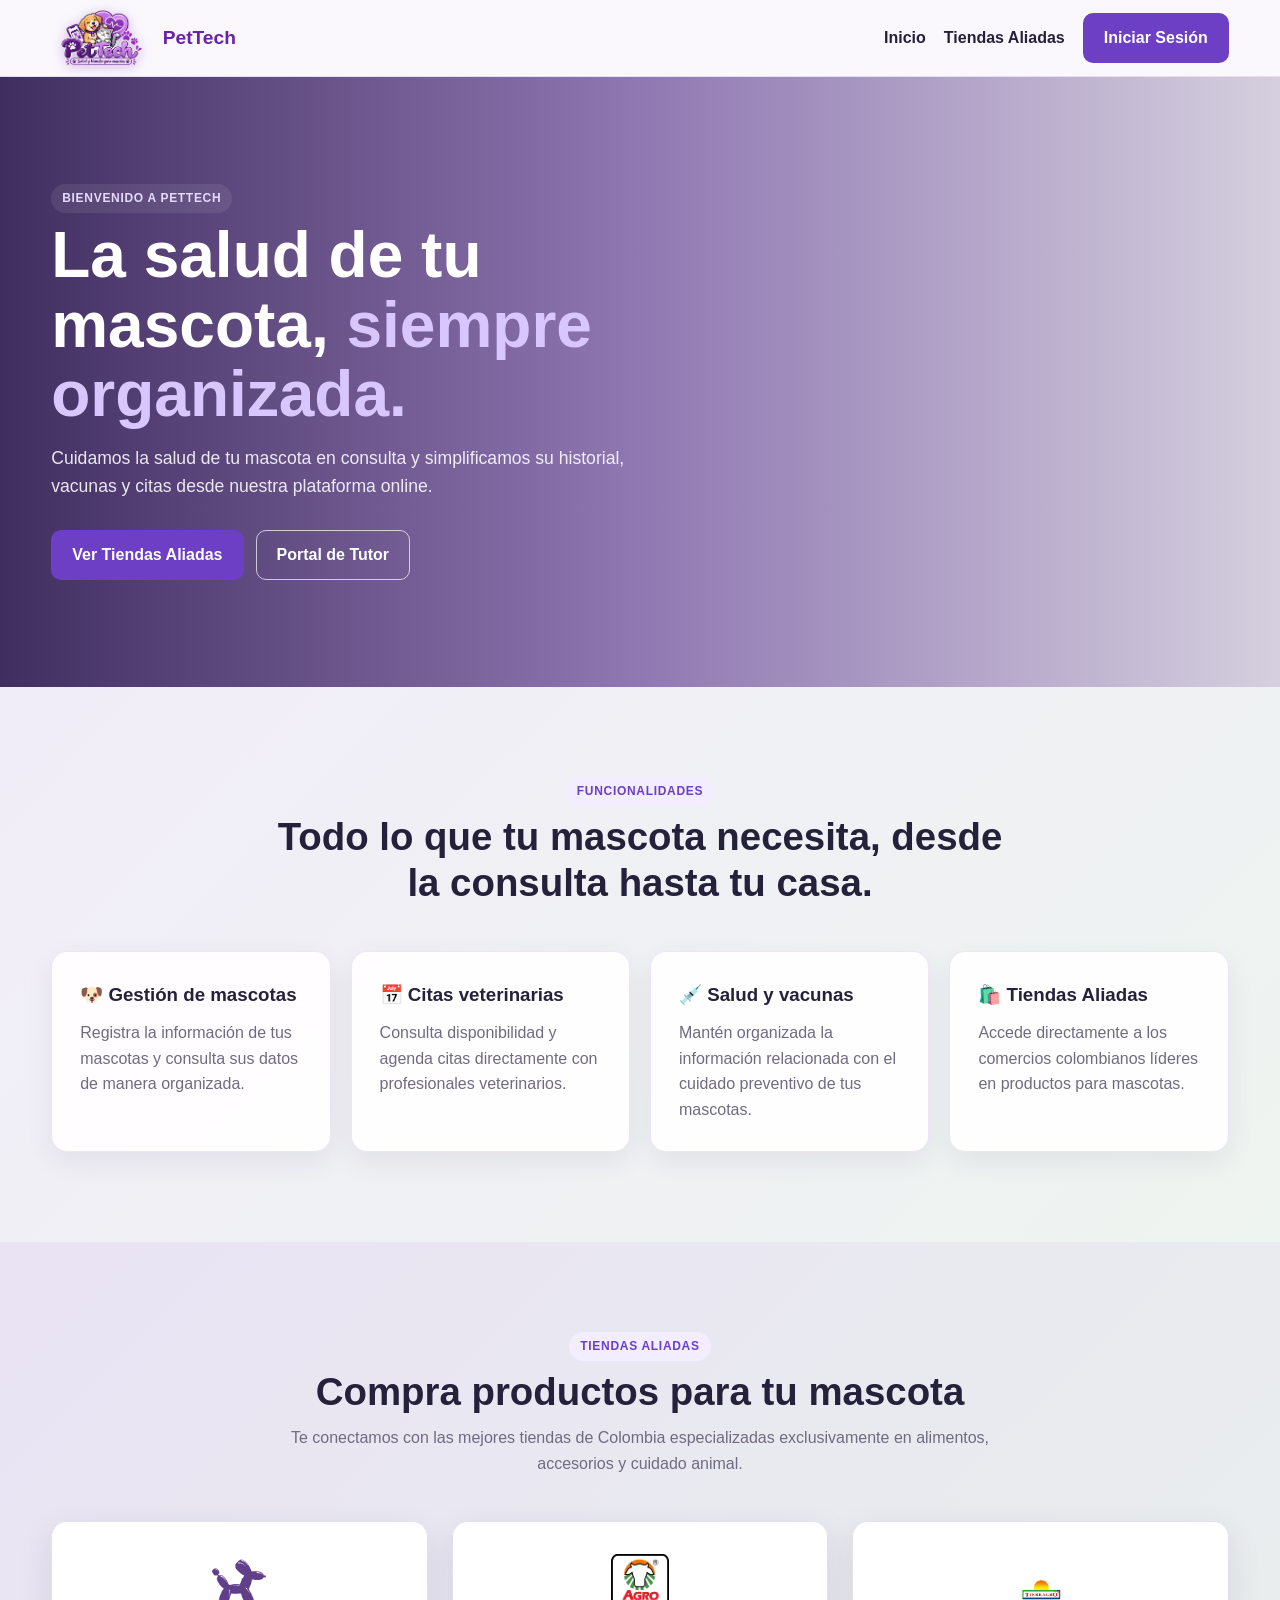
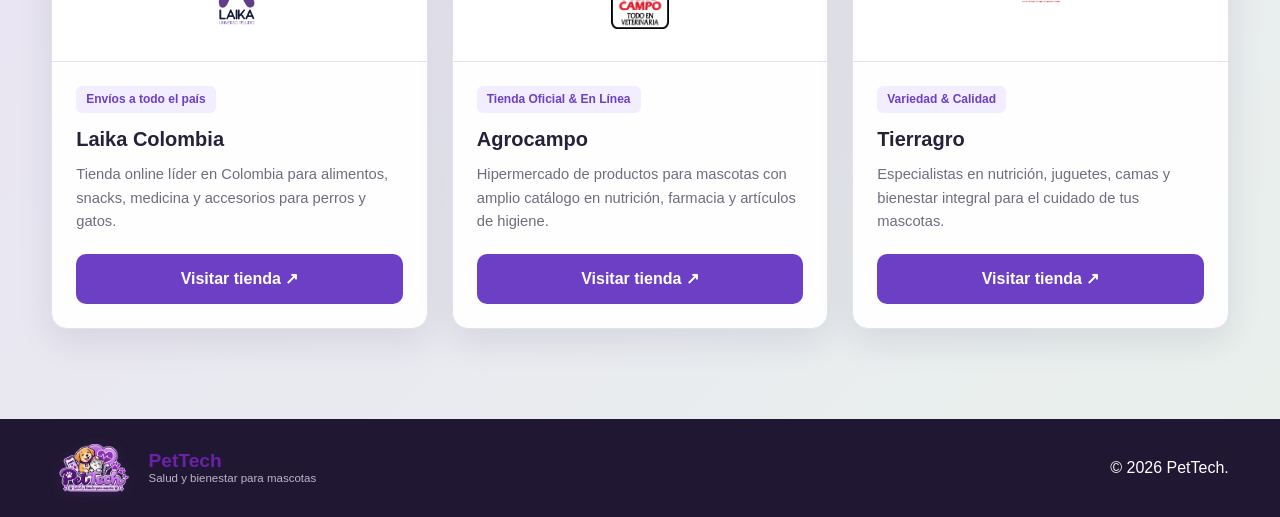
==== commit 51063b5f: "Actualización: cambios en estilos y texto" ====
--- a/tutor.html
+++ b/tutor.html
@@ -9,7 +9,7 @@
     <link rel="stylesheet" href="css/styles.css">
 </head>
 
-<body>
+<body class="tutor-page">
 
     
     <!-- barra de navegación -->
@@ -25,7 +25,7 @@
 
             <nav class="main-nav" aria-label="Navegación principal">
                 <a href="index.html">Inicio</a>
-                <a href="index.html#marketplace">Marketplace</a>
+                <a href="index.html#marketplace">Tiendas Aliadas</a>
                 <button type="button" id="logout" class="btn btn-outline">
                     Cerrar Sesión
                 </button>
@@ -71,7 +71,7 @@
             
             <section class="dashboard-section">
                 <div class="section-heading left">
-                    <h2>Agendamiento directo</h2>
+                    <h2>Agendamiento de citas</h2>
                     <p>Selecciona tu mascota, veterinario, fecha y horario disponible.</p>
                 </div>
 
@@ -130,9 +130,8 @@
             
             <section class="dashboard-section">
                 <div class="section-heading left">
-                    <h2>Próximos cuidados</h2>
-                    <p>PetTech te avisa cuando una vacuna o cita está próxima o pendiente.</p>
-                </div>
+                    <h2>Próximas vacunas</h2>
+                    <p>Consulta las vacunas programadas por el veterinario para tus mascotas.</p>
                 <div id="healthReminders" class="reminder-grid"></div>
             </section>
 
@@ -140,7 +139,7 @@
             <section class="dashboard-section">
                 <div class="section-heading left">
                     <h2>Historial de vacunas</h2>
-                    <p>Consulta las vacunas registradas por el veterinario para cada mascota.</p>
+                    <p>Revisa el registro de vacunas aplicadas a tus mascotas.</p>
                 </div>
                 <div id="tutorVaccines" class="vaccine-list"></div>
             </section>
@@ -148,7 +147,7 @@
             
             <section class="dashboard-section">
                 <div class="section-heading left">
-                    <h2>Citas confirmadas</h2>
+                    <h2>Próximas citas</h2>
                 </div>
 
                 <div id="tutorAppointments" class="appointment-list"></div>
--- a/css/styles.css
+++ b/css/styles.css
@@ -3,8 +3,8 @@
     --primary-dark: #4d2797;
     --primary-light: #8d68df;
     --secondary: #f2edff;
-    --background: #f8f7fc;
-    --surface: #ffffff;
+    --background: #f3f0f8;
+    --surface: #fffefe;
     --text: #25213a;
     --text-light: #706b80;
     --border: #e4e0ee;
@@ -18,16 +18,8 @@
     --radius: 16px;
     --transition: 0.25s ease;
 
-    --purple: var(--primary);
-    --purple2: var(--primary-light);
-    --ink: var(--text);
     --muted: var(--text-light);
-    --bg: var(--background);
-    --card: var(--surface);
     --line: var(--border);
-    --green: var(--success);
-    --red: var(--danger);
-    --orange: var(--warning);
 }
 
 * {
@@ -52,9 +44,22 @@
     overflow: hidden;
 }
 
+body.tutor-page {
+    background-color: #eef5f1;
+    background-image: radial-gradient(ellipse at top left, rgba(108, 63, 197, 0.08), transparent 48%),
+        linear-gradient(135deg, #f4f7f3, #edf3f5);
+}
+
+body.vet-page {
+    background-color: #edf2f7;
+    background-image: radial-gradient(ellipse at top right, rgba(46, 124, 163, 0.10), transparent 48%),
+        linear-gradient(135deg, #f2f5f8, #edf0f8);
+}
+
 button,
 input,
-select {
+select,
+textarea {
     font: inherit;
 }
 
@@ -150,6 +155,22 @@
 
 .btn-full {
     width: 100%;
+}
+
+.btn-small {
+    padding: 8px 13px;
+    font-size: 0.82rem;
+}
+
+.btn-danger-outline {
+    background: transparent;
+    color: var(--danger);
+    border-color: var(--danger);
+}
+
+.btn-danger-outline:hover:not(:disabled) {
+    background: var(--danger);
+    color: #fff;
 }
 
 .section-tag {
@@ -169,7 +190,7 @@
     position: sticky;
     top: 0;
     z-index: 100;
-    background: rgba(255, 255, 255, 0.97);
+    background: rgba(250, 248, 253, 0.96);
     border-bottom: 1px solid var(--border);
     backdrop-filter: blur(10px);
 }
@@ -187,16 +208,6 @@
     align-items: center;
     gap: 10px;
     min-width: max-content;
-}
-
-.brand-icon {
-    width: 44px;
-    height: 44px;
-    display: grid;
-    place-items: center;
-    background: var(--secondary);
-    border-radius: 12px;
-    font-size: 1.4rem;
 }
 
 .brand strong {
@@ -285,8 +296,12 @@
     padding: 90px 0;
 }
 
+.info-section {
+    background: linear-gradient(135deg, #f1edf8 0%, #eef4f0 100%);
+}
+
 .marketplace-section {
-    background: #f0ecfa;
+    background: linear-gradient(135deg, #e9e3f4 0%, #e9f0ec 100%);
 }
 
 .section-heading {
@@ -311,241 +326,157 @@
 }
 
 .feature-grid,
-.product-grid,
-.pet-grid,
-.availability-list {
+.pet-grid {
     display: grid;
     gap: 20px;
 }
 
-.feature-grid,
-.product-grid {
+.feature-grid {
     grid-template-columns: repeat(4, minmax(0, 1fr));
 }
 
 .feature-card,
-.product-card,
 .dashboard-card,
 .pet-card,
-.availability-card,
 .appointment-card {
+    background: rgba(255, 254, 255, 0.94);
+    border: 1px solid rgba(108, 63, 197, 0.12);
+    border-radius: var(--radius);
+    box-shadow: 0 10px 28px rgba(42, 25, 75, 0.07);
+}
+
+/* Estilos para el encabezado con ilustración en el panel */
+.dashboard-header.header-with-image {
+    display: flex;
+    align-items: center;
+    justify-content: space-between;
+    gap: 2rem;
+    padding: 1.5rem 2rem;
+    overflow: hidden;
+}
+
+.header-text {
+    flex: 1;
+}
+
+.header-image {
+    flex-shrink: 0;
+    display: flex;
+    justify-content: center;
+    align-items: center;
+}
+
+.vet-illustration {
+    max-height: 140px;
+    width: auto;
+    object-fit: contain;
+    filter: drop-shadow(0 4px 10px rgba(0, 0, 0, 0.08));
+}
+
+.feature-card {
+    padding: 28px;
+    transition: transform var(--transition), box-shadow var(--transition);
+}
+
+.feature-card:hover,
+.pet-card:hover {
+    transform: translateY(-3px);
+}
+
+.feature-card h3 {
+    margin-bottom: 10px;
+}
+
+.feature-card p,
+.pet-card p {
+    color: var(--muted);
+}
+
+/* =========================================================
+   ESTILOS DE TIENDAS ALIADAS (LOGOS Y CONTENEDOR)
+   ========================================================= */
+
+.partner-grid {
+    display: grid;
+    grid-template-columns: repeat(3, minmax(0, 1fr));
+    gap: 24px;
+}
+
+.partner-card {
     background: var(--surface);
     border: 1px solid var(--border);
     border-radius: var(--radius);
     box-shadow: var(--shadow);
-}
-
-.feature-card {
-    padding: 28px;
+    overflow: hidden;
+    display: flex;
+    flex-direction: column;
     transition: transform var(--transition), box-shadow var(--transition);
 }
 
-.feature-card:hover,
-.pet-card:hover,
-.availability-card:hover {
-    transform: translateY(-3px);
-}
-
-.feature-card h3 {
-    margin-bottom: 10px;
-}
-
-.feature-card p,
-.product-description,
-.pet-card p {
-    color: var(--muted);
-}
-
-.product-card {
-    overflow: hidden;
+.partner-card:hover {
+    transform: translateY(-4px);
+    box-shadow: 0 16px 40px rgba(42, 25, 75, 0.15);
+}
+
+.partner-image {
+    height: 140px;
+    display: flex;
+    align-items: center;
+    justify-content: center;
+    background: #ffffff;
+    padding: 20px;
+    border-bottom: 1px solid var(--border);
+}
+
+.partner-logo-img {
+    max-height: 75px;
+    max-width: 80%;
+    object-fit: contain;
+    transition: transform var(--transition);
+}
+
+.partner-card:hover .partner-logo-img {
+    transform: scale(1.05);
+}
+
+.partner-content {
+    flex: 1;
+    padding: 24px;
     display: flex;
     flex-direction: column;
 }
 
-.product-image {
-    min-height: 175px;
-    display: grid;
-    place-items: center;
-    background: var(--secondary);
-    font-size: 4rem;
-}
-
-.product-content {
-    flex: 1;
-    padding: 22px;
-    display: flex;
-    flex-direction: column;
-}
-
-.product-content h3 {
-    margin-bottom: 8px;
-}
-
-.product-description {
-    margin-bottom: 16px;
-    font-size: 0.9rem;
-}
-
-.product-bottom {
-    margin-top: auto;
-    display: flex;
-    align-items: center;
-    justify-content: space-between;
-    gap: 10px;
-}
-
-.product-price {
-    color: var(--primary-dark);
-    font-size: 1.1rem;
-    font-weight: 800;
-}
-
-.message-box {
-    padding: 14px 18px;
-    margin-bottom: 25px;
-    border-radius: 10px;
-    background: var(--success-light);
-    color: var(--success);
-    font-weight: 600;
-}
-
-.floating-cart {
-    position: fixed;
-    right: 25px;
-    bottom: 25px;
-    z-index: 90;
-    width: 60px;
-    height: 60px;
-    border: none;
-    border-radius: 50%;
-    background: var(--primary);
-    color: #fff;
-    box-shadow: var(--shadow);
-    font-size: 1.5rem;
-}
-
-#cartCount {
-    position: absolute;
-    top: -5px;
-    right: -5px;
-    width: 24px;
-    height: 24px;
-    display: grid;
-    place-items: center;
-    border-radius: 50%;
-    background: var(--danger);
+.partner-badge {
+    align-self: flex-start;
     font-size: 0.75rem;
     font-weight: 700;
-}
-
-.cart-panel {
-    position: fixed;
-    top: 0;
-    right: -440px;
-    z-index: 200;
-    width: min(420px, 94vw);
-    height: 100vh;
-    display: flex;
-    flex-direction: column;
-    background: #fff;
-    box-shadow: -10px 0 40px rgba(0, 0, 0, 0.15);
-    transition: right 0.3s ease;
-}
-
-.cart-panel.open {
-    right: 0;
-}
-
-.cart-header {
-    padding: 25px;
-    display: flex;
-    justify-content: space-between;
-    gap: 20px;
-    border-bottom: 1px solid var(--border);
-}
-
-.cart-header h2 {
-    margin: 0;
-}
-
-.icon-btn,
-.modal-close {
-    border: none;
-    background: transparent;
-    color: var(--muted);
-    font-size: 1.8rem;
-}
-
-.cart-items {
+    color: var(--primary);
+    background: var(--secondary);
+    padding: 4px 10px;
+    border-radius: 6px;
+    margin-bottom: 10px;
+}
+
+.partner-content h3 {
+    margin-bottom: 8px;
+    font-size: 1.25rem;
+    color: var(--text);
+}
+
+.partner-description {
+    margin-bottom: 20px;
+    font-size: 0.92rem;
+    color: var(--muted);
     flex: 1;
-    overflow-y: auto;
-    padding: 20px;
-}
-
-.cart-item {
-    padding: 15px 0;
-    border-bottom: 1px solid var(--border);
-}
-
-.cart-item-main {
-    display: flex;
-    justify-content: space-between;
-    gap: 15px;
-}
-
-.cart-item h4 {
-    margin-bottom: 4px;
-}
-
-.cart-item-price {
-    color: var(--primary);
-    font-weight: 700;
-}
-
-.quantity-controls {
-    display: flex;
-    align-items: center;
-    gap: 8px;
-    margin-top: 10px;
-}
-
-.quantity-controls button {
-    width: 30px;
-    height: 30px;
-    border: 1px solid var(--border);
-    border-radius: 7px;
-    background: #fff;
-}
-
-.remove-cart-item {
-    border: none;
-    background: transparent;
-    color: var(--danger);
-    font-size: 0.8rem;
-}
-
-.cart-footer {
-    padding: 20px;
-    border-top: 1px solid var(--border);
-}
-
-.cart-total-row {
-    display: flex;
-    justify-content: space-between;
-    margin-bottom: 15px;
-    font-size: 1.1rem;
-}
-
-.empty-cart {
-    padding: 50px 15px;
-    text-align: center;
-    color: var(--muted);
-}
-
-.empty-cart-icon {
-    margin-bottom: 8px;
-    font-size: 3rem;
-}
+}
+
+.partner-bottom {
+    margin-top: auto;
+}
+
+/* =========================================================
+   MODAL LOGIN Y REGISTRO
+   ========================================================= */
 
 .modal {
     position: fixed;
@@ -578,13 +509,19 @@
 }
 
 .modal-close {
+    border: none;
+    background: transparent;
+    color: var(--muted);
+    font-size: 1.8rem;
+}
+
+.modal-close {
     position: absolute;
     top: 12px;
     right: 18px;
 }
 
-.modal-close:hover,
-.icon-btn:hover {
+.modal-close:hover {
     color: var(--text);
 }
 
@@ -592,7 +529,7 @@
     margin-bottom: 8px;
 }
 
-.modal-card > p {
+.modal-card>p {
     margin-bottom: 20px;
 }
 
@@ -622,7 +559,8 @@
     box-shadow: 0 2px 8px rgba(0, 0, 0, 0.08);
 }
 
-#loginForm {
+#loginForm,
+#registerForm {
     display: flex;
     flex-direction: column;
     gap: 16px;
@@ -656,25 +594,41 @@
 }
 
 input,
-select {
+select,
+textarea {
     width: 100%;
     padding: 12px 14px;
     border: 1px solid var(--border);
-    border-radius: 9px;
+    border-radius: 99px;
     outline: none;
     background: #fff;
     color: var(--text);
     transition: border-color var(--transition), box-shadow var(--transition);
 }
 
+input {
+    border-radius: 9px;
+}
+
+textarea {
+    min-height: 100px;
+    resize: vertical;
+}
+
 input:focus,
-select:focus {
+select:focus,
+textarea:focus {
     border-color: var(--primary);
     box-shadow: 0 0 0 3px rgba(108, 63, 197, 0.12);
 }
 
 input:invalid:not(:placeholder-shown) {
     border-color: var(--danger);
+}
+
+.field-hint {
+    color: var(--muted);
+    font-size: 0.8rem;
 }
 
 .form-message {
@@ -697,6 +651,48 @@
     color: var(--danger);
 }
 
+.auth-switch {
+    display: flex;
+    flex-direction: column;
+    align-items: center;
+    gap: 8px;
+    margin-top: 4px;
+    padding-top: 16px;
+    border-top: 1px solid var(--border);
+    color: var(--muted);
+    font-size: 0.9rem;
+}
+
+#registerForm .auth-switch {
+    flex-direction: row;
+    justify-content: center;
+    gap: 6px;
+}
+
+.auth-link {
+    padding: 0;
+    border: none;
+    background: transparent;
+    color: var(--primary);
+    font-weight: 700;
+    cursor: pointer;
+}
+
+.auth-link:hover {
+    color: var(--primary-dark);
+    text-decoration: underline;
+}
+
+.auth-link:focus-visible {
+    outline: 2px solid var(--primary);
+    outline-offset: 3px;
+    border-radius: 4px;
+}
+
+/* =========================================================
+   DASHBOARD & MÓDULOS DE GESTIÓN
+   ========================================================= */
+
 .dashboard-main {
     min-height: calc(100vh - 150px);
     padding: 55px 0 80px;
@@ -706,10 +702,10 @@
     margin-bottom: 45px;
     padding: 40px;
     color: var(--text);
-    background: linear-gradient(135deg, #f1edff 0%, #e8e1fb 100%);
-    border: 1px solid #ded4f5;
+    background: #fff;
+    border: 1px solid rgba(108, 63, 197, 0.16);
     border-radius: 22px;
-    box-shadow: 0 12px 35px rgba(76, 48, 126, 0.08);
+    box-shadow: 0 14px 36px rgba(76, 48, 126, 0.10);
 }
 
 .dashboard-header h1 {
@@ -721,7 +717,6 @@
 .dashboard-header p {
     color: var(--muted);
 }
-
 
 .dashboard-header .stat-label {
     color: var(--muted);
@@ -753,8 +748,8 @@
 
 .stat-card {
     padding: 20px;
-    background: rgba(255, 255, 255, 0.68);
-    border: 1px solid rgba(108, 63, 197, 0.12);
+    background: rgba(255, 255, 255, 0.78);
+    border: 1px solid rgba(108, 63, 197, 0.16);
     border-radius: 14px;
 }
 
@@ -768,10 +763,6 @@
     color: var(--muted);
     font-size: 0.85rem;
     font-weight: 600;
-}
-
-.dashboard-header .stat-label {
-    color: var(--muted);
 }
 
 .pet-grid {
@@ -966,218 +957,50 @@
     color: var(--success);
 }
 
+.status-badge.success {
+    background: var(--success-light);
+    color: var(--success);
+}
+
+.status-badge.warning {
+    background: var(--warning-light);
+    color: var(--warning);
+}
+
+.status-badge.danger {
+    background: var(--danger-light);
+    color: var(--danger);
+}
+
+.status-badge.info {
+    background: var(--secondary);
+    color: var(--primary-dark);
+}
+
+.status-badge.neutral {
+    background: #efedf3;
+    color: var(--muted);
+}
+
 .pill.orange {
     background: var(--warning-light);
     color: var(--warning);
 }
 
-.availability-list {
-    grid-template-columns: repeat(2, minmax(0, 1fr));
-}
-
-.availability-card {
-    padding: 22px;
-    transition: transform var(--transition), box-shadow var(--transition);
-}
-
-.availability-card h3 {
-    margin-bottom: 5px;
-}
-
-.availability-meta {
-    margin-bottom: 15px;
-    color: var(--muted);
-    font-size: 0.875rem;
-}
-
-.availability-slots {
-    display: flex;
-    flex-wrap: wrap;
-    gap: 7px;
-}
-
-.availability-slot {
-    padding: 5px 9px;
-    border-radius: 7px;
-    background: var(--secondary);
-    color: var(--primary-dark);
-    font-size: 0.8rem;
-    font-weight: 700;
-}
-
-.main-footer {
-    padding: 25px 0;
-    background: #201832;
-    color: #fff;
-}
-
-.footer-content {
-    display: flex;
-    align-items: center;
-    justify-content: space-between;
-    gap: 20px;
-}
-
-.footer-brand strong {
-    color: #fff;
-}
-
-.footer-brand small {
-    color: #bdb5ca;
-}
-
-@media (max-width: 1000px) {
-    .feature-grid,
-    .product-grid,
-    .pet-grid {
-        grid-template-columns: repeat(2, minmax(0, 1fr));
-    }
-
-    .availability-list {
-        grid-template-columns: 1fr;
-    }
-}
-
-@media (max-width: 750px) {
-    .nav-container {
-        flex-direction: column;
-        padding: 14px 0;
-    }
-
-    .main-nav {
-        width: 100%;
-        justify-content: center;
-        flex-wrap: wrap;
-        gap: 10px 14px;
-    }
-
-    .hero-banner {
-        min-height: 540px;
-    }
-
-    .hero-text h1 {
-        font-size: 2.7rem;
-    }
-
-    .form-grid,
-    .stats-grid,
-    .appointment-info {
-        grid-template-columns: 1fr;
-    }
-
-    .appointment-scheduled-info {
-        grid-template-columns: 1fr;
-    }
-
-    .form-group-full {
-        grid-column: auto;
-    }
-
-    .header-content-wrapper {
-        align-items: flex-start;
-        flex-direction: column;
-    }
-
-    .footer-content {
-        flex-direction: column;
-        text-align: center;
-    }
-
-    .dashboard-header {
-        padding: 32px 24px;
-    }
-}
-
-@media (max-width: 550px) {
-    .feature-grid,
-    .product-grid,
-    .pet-grid {
-        grid-template-columns: 1fr;
-    }
-
-    .info-section,
-    .marketplace-section {
-        padding: 65px 0;
-    }
-
-    .dashboard-main {
-        padding: 35px 0 60px;
-    }
-
-    .dashboard-card,
-    .pet-card,
-    .availability-card {
-        padding: 20px;
-    }
-
-    .time-grid {
-        grid-template-columns: repeat(2, minmax(0, 1fr));
-    }
-
-    .hero-actions,
-    .form-actions {
-        flex-direction: column;
-        align-items: stretch;
-    }
-
-    .product-bottom {
-        align-items: stretch;
-        flex-direction: column;
-    }
-
-    .product-bottom .btn {
-        width: 100%;
-    }
-
-    .modal-card {
-        padding: 30px 20px;
-    }
-
-    .floating-cart {
-        right: 15px;
-        bottom: 15px;
-    }
-}
-
-textarea {
-    width: 100%;
-    min-height: 100px;
-    resize: vertical;
-    padding: 12px 14px;
-    border: 1px solid var(--border);
-    border-radius: 9px;
-    outline: none;
-    background: #fff;
-    color: var(--text);
-    transition: border-color var(--transition), box-shadow var(--transition);
-}
-
-textarea:focus {
-    border-color: var(--primary);
-    box-shadow: 0 0 0 3px rgba(108, 63, 197, 0.12);
-}
+.pill.red {
+    background: var(--danger-light);
+    color: var(--danger);
+}
+
+/* =========================================================
+   VACUNAS Y RECORDATORIOS
+   ========================================================= */
 
 .vaccine-actions {
     display: flex;
     flex-wrap: wrap;
     gap: 10px;
     margin-top: 14px;
-}
-
-.btn-small {
-    padding: 8px 13px;
-    font-size: 0.82rem;
-}
-
-.btn-danger-outline {
-    background: transparent;
-    color: var(--danger);
-    border-color: var(--danger);
-}
-
-.btn-danger-outline:hover:not(:disabled) {
-    background: var(--danger);
-    color: #fff;
 }
 
 .vaccine-list {
@@ -1201,7 +1024,7 @@
     gap: 16px;
 }
 
-.vaccine-card-top > div:first-child {
+.vaccine-card-top>div:first-child {
     display: flex;
     align-items: center;
     gap: 12px;
@@ -1247,36 +1070,6 @@
     margin-top: 12px;
 }
 
-.status-badge.success {
-    background: var(--success-light);
-    color: var(--success);
-}
-
-.status-badge.warning {
-    background: var(--warning-light);
-    color: var(--warning);
-}
-
-.status-badge.danger {
-    background: var(--danger-light);
-    color: var(--danger);
-}
-
-.status-badge.info {
-    background: var(--secondary);
-    color: var(--primary-dark);
-}
-
-.status-badge.neutral {
-    background: #efedf3;
-    color: var(--muted);
-}
-
-.pill.red {
-    background: var(--danger-light);
-    color: var(--danger);
-}
-
 .reminder-grid {
     display: grid;
     grid-template-columns: repeat(2, minmax(0, 1fr));
@@ -1339,15 +1132,143 @@
     font-size: 0.88rem;
 }
 
+/* =========================================================
+   PIE DE PÁGINA
+   ========================================================= */
+
+.main-footer {
+    padding: 25px 0;
+    background: #201832;
+    color: #fff;
+}
+
+.footer-content {
+    display: flex;
+    align-items: center;
+    justify-content: space-between;
+    gap: 20px;
+}
+
+.footer-brand strong {
+    color: #fff;
+}
+
+.footer-brand small {
+    color: #bdb5ca;
+}
+
+/* =========================================================
+   RESPONSIVE
+   ========================================================= */
+
+@media (max-width: 1000px) {
+
+    .feature-grid,
+    .partner-grid,
+    .pet-grid {
+        grid-template-columns: repeat(2, minmax(0, 1fr));
+    }
+}
+
 @media (max-width: 750px) {
+    .nav-container {
+        flex-direction: column;
+        padding: 14px 0;
+    }
+
+    .main-nav {
+        width: 100%;
+        justify-content: center;
+        flex-wrap: wrap;
+        gap: 10px 14px;
+    }
+
+    .hero-banner {
+        min-height: 540px;
+    }
+
+    .hero-text h1 {
+        font-size: 2.7rem;
+    }
+
+    .form-grid,
+    .stats-grid,
+    .appointment-info,
     .vaccine-list,
     .reminder-grid,
     .vaccine-info-grid {
         grid-template-columns: 1fr;
     }
+
+    .appointment-scheduled-info {
+        grid-template-columns: 1fr;
+    }
+
+    .form-group-full {
+        grid-column: auto;
+    }
+
+    .header-content-wrapper {
+        align-items: flex-start;
+        flex-direction: column;
+    }
+
+    .footer-content {
+        flex-direction: column;
+        text-align: center;
+    }
+
+    .dashboard-header {
+        padding: 32px 24px;
+    }
+
+    .dashboard-header.header-with-image {
+        flex-direction: column-reverse;
+        text-align: center;
+        gap: 1rem;
+    }
+
+    .vet-illustration {
+        max-height: 110px;
+    }
 }
 
 @media (max-width: 550px) {
+
+    .feature-grid,
+    .partner-grid,
+    .pet-grid {
+        grid-template-columns: 1fr;
+    }
+
+    .info-section,
+    .marketplace-section {
+        padding: 65px 0;
+    }
+
+    .dashboard-main {
+        padding: 35px 0 60px;
+    }
+
+    .dashboard-card,
+    .pet-card {
+        padding: 20px;
+    }
+
+    .time-grid {
+        grid-template-columns: repeat(2, minmax(0, 1fr));
+    }
+
+    .hero-actions,
+    .form-actions {
+        flex-direction: column;
+        align-items: stretch;
+    }
+
+    .modal-card {
+        padding: 30px 20px;
+    }
+
     .vaccine-card-top {
         flex-direction: column;
     }
@@ -1355,4 +1276,4 @@
     .vaccine-actions .btn {
         flex: 1 1 100%;
     }
-}
+}
